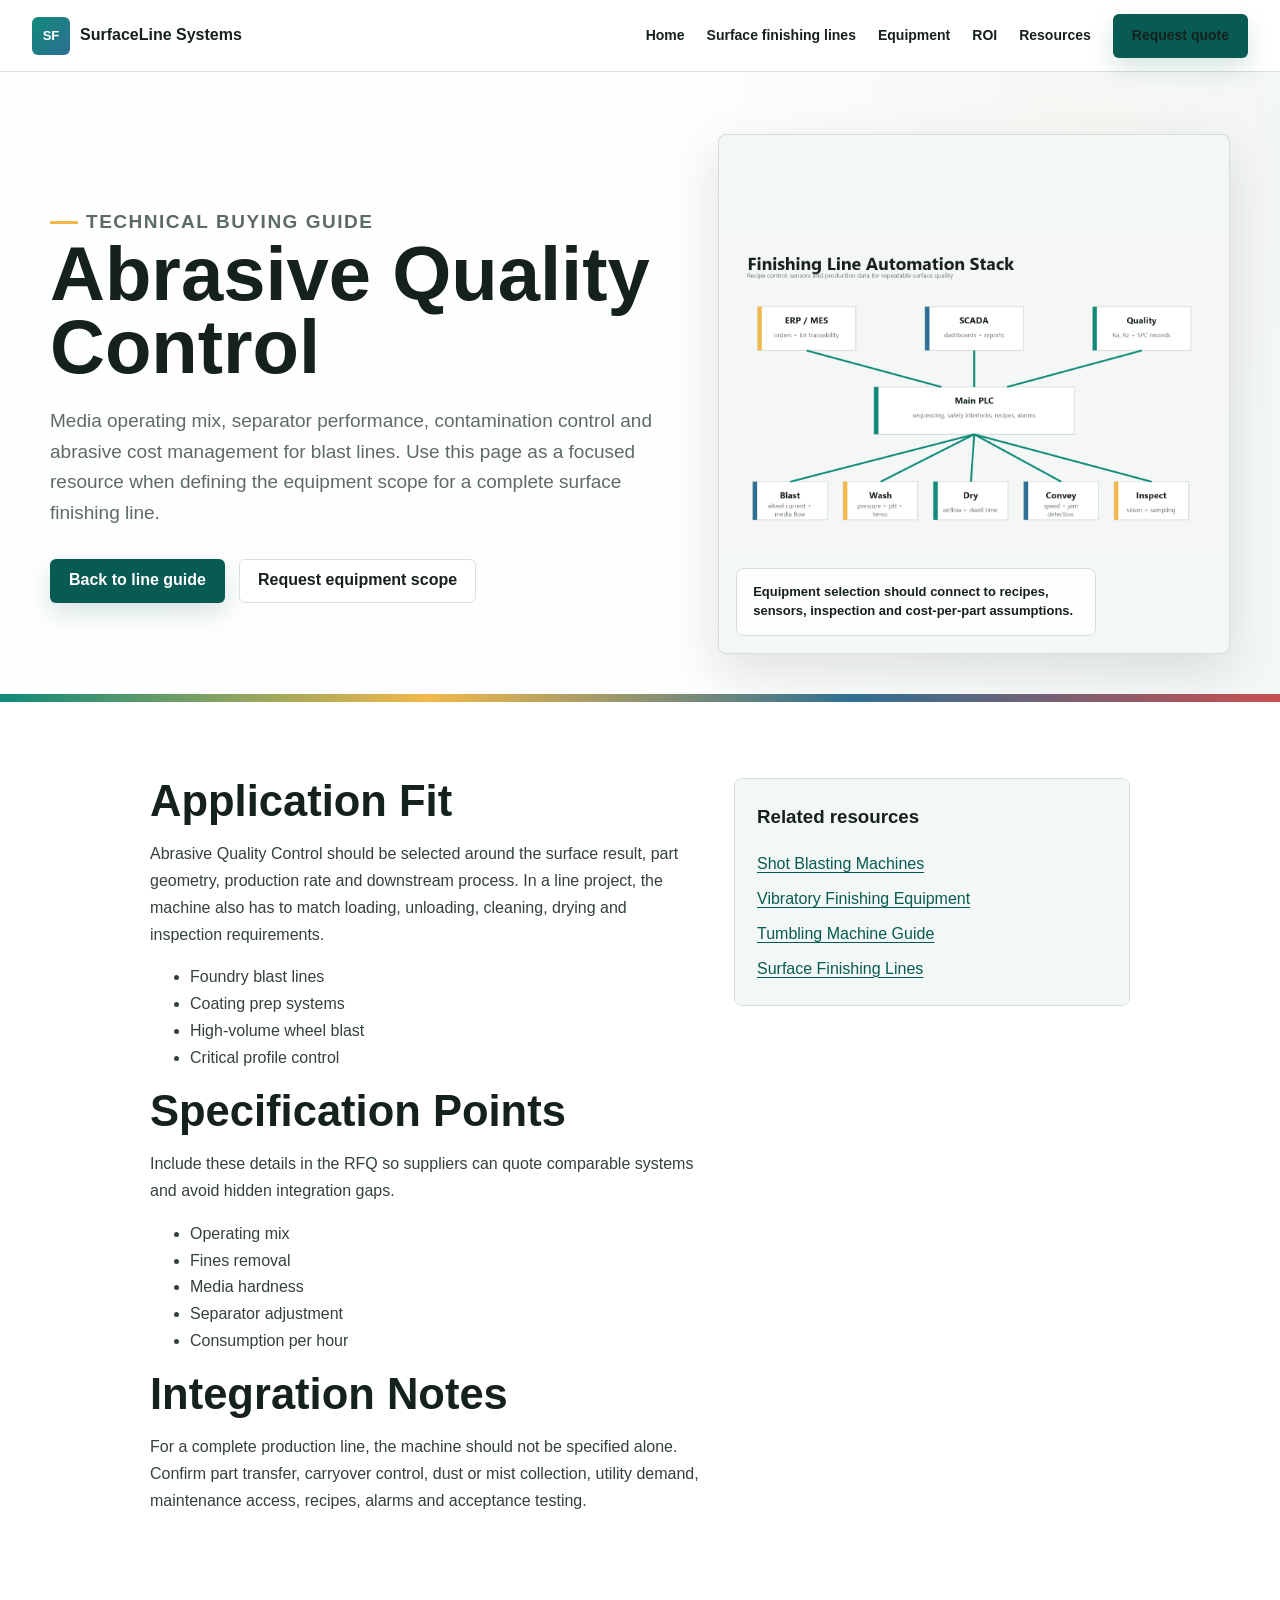
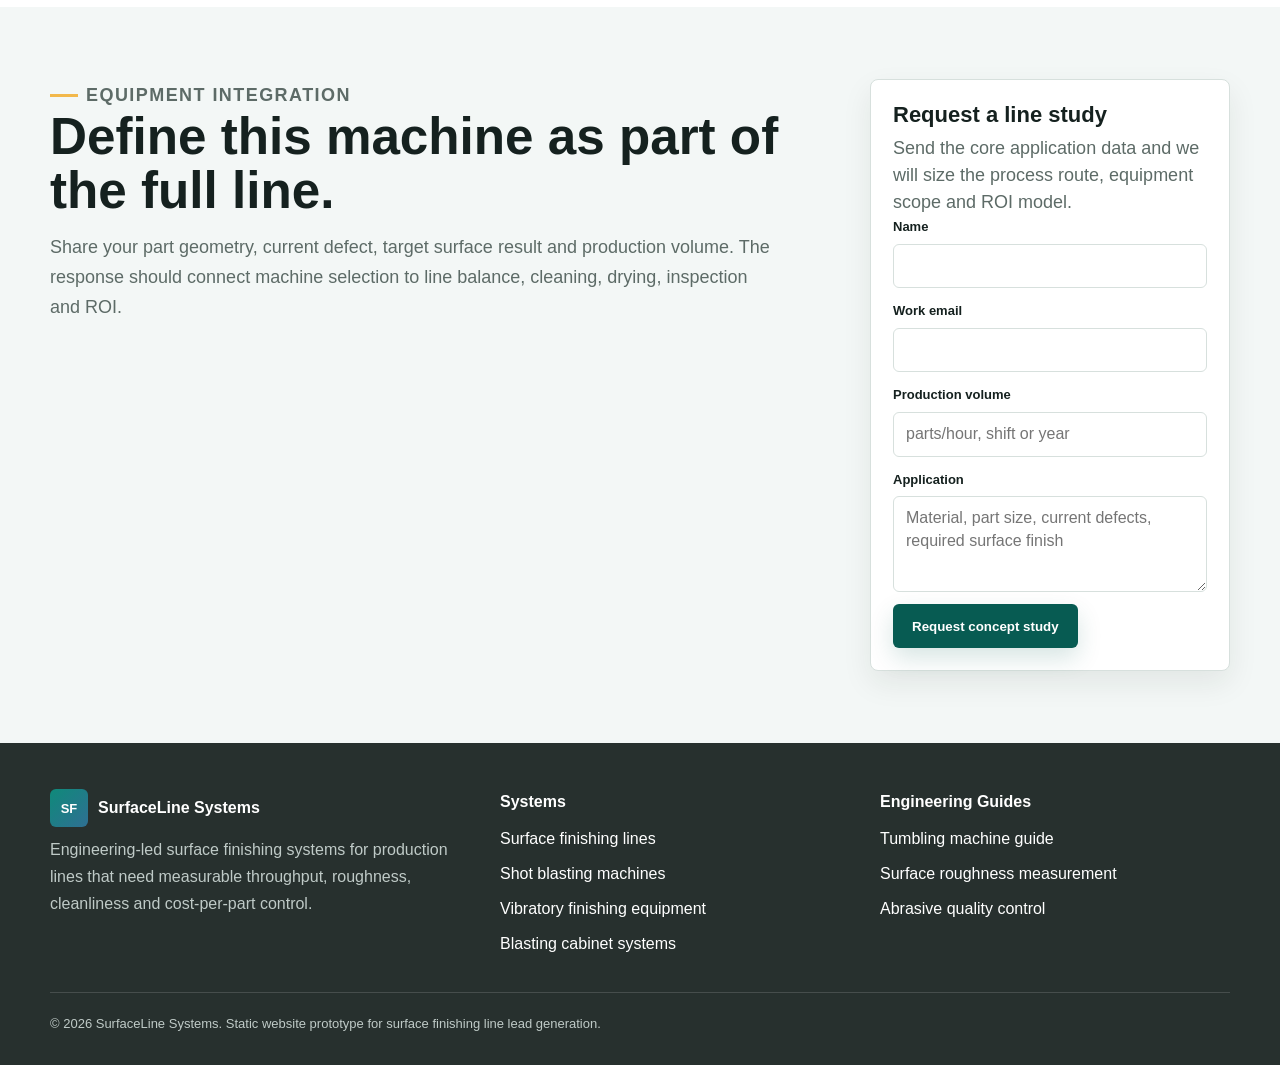
==== abrasive-quality-control/index.html @ 51a9acb6 "Initial surface finishing lines website" ====
<!doctype html>
<html lang="en">
<head>
  <meta charset="utf-8">
  <meta name="viewport" content="width=device-width, initial-scale=1">
  <title>Abrasive Quality Control | Surface Finishing Equipment Guide</title>
  <meta name="description" content="Media operating mix, separator performance, contamination control and abrasive cost management for blast lines.">
  <link rel="canonical" href="https://www.example.com/abrasive-quality-control/">
  <link rel="stylesheet" href="/assets/styles.css">
  <meta property="og:title" content="Abrasive Quality Control | Surface Finishing Equipment Guide">
  <meta property="og:description" content="Media operating mix, separator performance, contamination control and abrasive cost management for blast lines.">
  <meta property="og:type" content="website">
  <meta property="og:image" content="https://www.example.com/assets/surface-line-visual.png">
  <script type="application/ld+json">{"@context":"https://schema.org","@type":"WebPage","name":"Abrasive Quality Control | Surface Finishing Equipment Guide","description":"Media operating mix, separator performance, contamination control and abrasive cost management for blast lines.","url":"https://www.example.com/abrasive-quality-control/","publisher":{"@type":"Organization","name":"SurfaceLine Systems"}}</script>
</head>
<body>
  <header class="site-header">
    <a class="brand" href="/"><span class="brand-mark">SF</span><span>SurfaceLine Systems</span></a>
    <button class="nav-toggle" aria-controls="site-nav" aria-expanded="false" aria-label="Open navigation">☰</button>
    <nav class="site-nav" id="site-nav">
      <a class="" href="/">Home</a>
      <a class="" href="/surface-finishing-lines/">Surface finishing lines</a>
      <a href="/surface-finishing-lines/#key-equipment-in-finishing-lines">Equipment</a>
      <a href="/surface-finishing-lines/#roi-and-cost-analysis">ROI</a>
      <a href="/#resources">Resources</a>
      <a class="nav-cta" href="#contact">Request quote</a>
    </nav>
  </header>
  <main>
    <section class="hero resource-hero">
      <div class="hero-copy">
        <p class="eyebrow">Technical buying guide</p>
        <h1>Abrasive Quality Control</h1>
        <p>Media operating mix, separator performance, contamination control and abrasive cost management for blast lines. Use this page as a focused resource when defining the equipment scope for a complete surface finishing line.</p>
        <div class="hero-actions">
          <a class="button" href="/surface-finishing-lines/">Back to line guide</a>
          <a class="button-secondary" href="#contact">Request equipment scope</a>
        </div>
      </div>
      <div class="hero-media">
        <img src="/assets/process-control-visual.png" alt="Surface finishing automation and process control architecture">
        <div class="media-label">Equipment selection should connect to recipes, sensors, inspection and cost-per-part assumptions.</div>
      </div>
    </section>
    <section class="resource-main">
      <div class="split">
        <div>
          <h2>Application Fit</h2>
          <p>Abrasive Quality Control should be selected around the surface result, part geometry, production rate and downstream process. In a line project, the machine also has to match loading, unloading, cleaning, drying and inspection requirements.</p>
          <ul><li>Foundry blast lines</li><li>Coating prep systems</li><li>High-volume wheel blast</li><li>Critical profile control</li></ul>
          <h2>Specification Points</h2>
          <p>Include these details in the RFQ so suppliers can quote comparable systems and avoid hidden integration gaps.</p>
          <ul><li>Operating mix</li><li>Fines removal</li><li>Media hardness</li><li>Separator adjustment</li><li>Consumption per hour</li></ul>
          <h2>Integration Notes</h2>
          <p>For a complete production line, the machine should not be specified alone. Confirm part transfer, carryover control, dust or mist collection, utility demand, maintenance access, recipes, alarms and acceptance testing.</p>
        </div>
        <aside class="mini-specs">
          <h3>Related resources</h3>
          <div class="footer-links"><a href="/shot-blasting-machines/">Shot Blasting Machines</a><a href="/vibratory-finishing-equipment/">Vibratory Finishing Equipment</a><a href="/tumbling-machine-guide/">Tumbling Machine Guide</a><a href="/surface-finishing-lines/">Surface Finishing Lines</a></div>
        </aside>
      </div>
    </section>
    <section class="cta-band" id="contact">
      <div class="cta-inner">
        <div>
          <p class="eyebrow">Equipment integration</p>
          <h2>Define this machine as part of the full line.</h2>
          <p>Share your part geometry, current defect, target surface result and production volume. The response should connect machine selection to line balance, cleaning, drying, inspection and ROI.</p>
        </div>
        <form class="lead-form" data-lead-form>
    <h3>Request a line study</h3>
    <p>Send the core application data and we will size the process route, equipment scope and ROI model.</p>
    <div class="field"><label for="lead-name">Name</label><input id="lead-name" name="name" autocomplete="name" required></div>
    <div class="field"><label for="lead-email">Work email</label><input id="lead-email" type="email" name="email" autocomplete="email" required></div>
    <div class="field"><label for="lead-volume">Production volume</label><input id="lead-volume" name="volume" placeholder="parts/hour, shift or year"></div>
    <div class="field"><label for="lead-process">Application</label><textarea id="lead-process" name="application" placeholder="Material, part size, current defects, required surface finish"></textarea></div>
    <button class="button" type="submit">Request concept study</button>
    <div class="form-note" role="status" aria-live="polite"></div>
  </form>
      </div>
    </section></main>
  <footer class="site-footer">
    <div class="footer-inner">
      <div>
        <a class="brand" href="/"><span class="brand-mark">SF</span><span>SurfaceLine Systems</span></a>
        <p>Engineering-led surface finishing systems for production lines that need measurable throughput, roughness, cleanliness and cost-per-part control.</p>
      </div>
      <div>
        <div class="footer-title">Systems</div>
        <div class="footer-links">
          <a href="/surface-finishing-lines/">Surface finishing lines</a>
          <a href="/shot-blasting-machines/">Shot blasting machines</a>
          <a href="/vibratory-finishing-equipment/">Vibratory finishing equipment</a>
          <a href="/blasting-cabinet-systems/">Blasting cabinet systems</a>
        </div>
      </div>
      <div>
        <div class="footer-title">Engineering Guides</div>
        <div class="footer-links">
          <a href="/tumbling-machine-guide/">Tumbling machine guide</a>
          <a href="/surface-roughness-measurement/">Surface roughness measurement</a>
          <a href="/abrasive-quality-control/">Abrasive quality control</a>
        </div>
      </div>
    </div>
    <div class="legal">© 2026 SurfaceLine Systems. Static website prototype for surface finishing line lead generation.</div>
  </footer>
  <script src="/assets/app.js"></script>
</body>
</html>
---- assets/styles.css ----
:root {
  --ink: #15211f;
  --muted: #5d6b67;
  --line: #d7e0dd;
  --paper: #ffffff;
  --mist: #f3f7f6;
  --steel: #e7ecea;
  --teal: #0f8a7a;
  --teal-dark: #075b52;
  --blue: #2f6f93;
  --yellow: #f2b84b;
  --red: #c94f4f;
  --graphite: #27302e;
  --shadow: 0 18px 50px rgba(21, 33, 31, 0.12);
  --radius: 8px;
  --max: 1180px;
}

* {
  box-sizing: border-box;
}

html {
  scroll-behavior: smooth;
}

body {
  margin: 0;
  color: var(--ink);
  background: var(--paper);
  font-family: Arial, Helvetica, sans-serif;
  font-size: 16px;
  line-height: 1.68;
}

img {
  display: block;
  max-width: 100%;
}

a {
  color: var(--teal-dark);
  text-decoration-thickness: 0.08em;
  text-underline-offset: 0.2em;
}

a:hover {
  color: var(--blue);
}

.site-header {
  position: sticky;
  top: 0;
  z-index: 50;
  display: flex;
  align-items: center;
  justify-content: space-between;
  gap: 24px;
  min-height: 72px;
  padding: 0 32px;
  background: rgba(255, 255, 255, 0.94);
  border-bottom: 1px solid var(--line);
  backdrop-filter: blur(14px);
}

.brand {
  display: inline-flex;
  align-items: center;
  gap: 10px;
  color: var(--ink);
  font-weight: 800;
  text-decoration: none;
  white-space: nowrap;
}

.brand-mark {
  display: grid;
  place-items: center;
  width: 38px;
  height: 38px;
  color: #fff;
  background: linear-gradient(135deg, var(--teal), var(--blue));
  border-radius: 6px;
  font-size: 13px;
  letter-spacing: 0;
}

.nav-toggle {
  display: none;
  width: 42px;
  height: 42px;
  border: 1px solid var(--line);
  border-radius: 6px;
  background: var(--paper);
  color: var(--ink);
  font-size: 22px;
  cursor: pointer;
}

.site-nav {
  display: flex;
  align-items: center;
  gap: 22px;
}

.site-nav a {
  color: var(--ink);
  font-size: 14px;
  font-weight: 700;
  text-decoration: none;
}

.site-nav a:hover,
.site-nav a.active {
  color: var(--teal-dark);
}

.nav-cta,
.button,
.button-secondary {
  display: inline-flex;
  align-items: center;
  justify-content: center;
  min-height: 44px;
  padding: 0 18px;
  border-radius: 6px;
  font-weight: 800;
  text-decoration: none;
  border: 1px solid transparent;
  cursor: pointer;
}

.nav-cta,
.button {
  color: #fff;
  background: var(--teal-dark);
  box-shadow: 0 10px 24px rgba(7, 91, 82, 0.16);
}

.nav-cta:hover,
.button:hover {
  color: #fff;
  background: var(--teal);
}

.button-secondary {
  color: var(--ink);
  background: var(--paper);
  border-color: var(--line);
}

.button-secondary:hover {
  color: var(--teal-dark);
  border-color: var(--teal);
}

.hero {
  position: relative;
  overflow: hidden;
  width: 100%;
  display: grid;
  grid-template-columns: minmax(0, 1fr) minmax(360px, 0.82fr);
  gap: 44px;
  align-items: center;
  min-height: calc(100vh - 72px);
  padding: 62px max(32px, calc((100vw - var(--max)) / 2)) 48px;
  background:
    linear-gradient(90deg, rgba(255,255,255,0.96) 0%, rgba(255,255,255,0.88) 48%, rgba(243,247,246,0.78) 100%),
    radial-gradient(circle at 82% 20%, rgba(242,184,75,0.18), transparent 28%),
    var(--mist);
}

.hero::after {
  content: "";
  position: absolute;
  inset: auto 0 0;
  height: 8px;
  background: linear-gradient(90deg, var(--teal), var(--yellow), var(--blue), var(--red));
}

.eyebrow {
  display: inline-flex;
  align-items: center;
  gap: 8px;
  margin: 0 0 16px;
  color: var(--teal-dark);
  font-size: 13px;
  font-weight: 800;
  text-transform: uppercase;
  letter-spacing: 0.08em;
}

.eyebrow::before {
  content: "";
  width: 28px;
  height: 3px;
  background: var(--yellow);
}

.hero h1 {
  max-width: 820px;
  margin: 0;
  color: var(--ink);
  font-size: clamp(42px, 6vw, 76px);
  line-height: 0.96;
  letter-spacing: 0;
}

.hero-copy p {
  max-width: 720px;
  margin: 22px 0 0;
  color: var(--muted);
  font-size: 19px;
  line-height: 1.62;
}

.hero-copy,
.hero-copy p,
.hero h1 {
  min-width: 0;
  overflow-wrap: break-word;
}

.hero-actions {
  display: flex;
  flex-wrap: wrap;
  gap: 14px;
  margin-top: 30px;
}

.metric-row {
  display: grid;
  grid-template-columns: repeat(3, minmax(0, 1fr));
  gap: 14px;
  margin-top: 34px;
  max-width: 720px;
}

.metric {
  min-height: 100px;
  padding: 18px;
  background: rgba(255, 255, 255, 0.72);
  border: 1px solid var(--line);
  border-radius: var(--radius);
}

.metric strong {
  display: block;
  color: var(--teal-dark);
  font-size: 27px;
  line-height: 1;
}

.metric span {
  display: block;
  margin-top: 9px;
  color: var(--muted);
  font-size: 13px;
  font-weight: 700;
  line-height: 1.35;
}

.hero-media {
  align-self: stretch;
  min-width: 0;
  min-height: 520px;
  position: relative;
}

.hero-media img {
  width: 100%;
  height: 100%;
  min-height: 520px;
  object-fit: contain;
  background: var(--mist);
  border: 1px solid rgba(21, 33, 31, 0.12);
  border-radius: var(--radius);
  box-shadow: var(--shadow);
}

.media-label {
  position: absolute;
  left: 18px;
  bottom: 18px;
  max-width: 360px;
  padding: 14px 16px;
  color: var(--ink);
  background: rgba(255, 255, 255, 0.9);
  border: 1px solid var(--line);
  border-radius: var(--radius);
  font-size: 13px;
  font-weight: 700;
  line-height: 1.45;
}

.section,
.band,
.article-shell,
.footer-inner {
  width: min(var(--max), calc(100% - 48px));
  margin-inline: auto;
}

.section {
  padding: 82px 0;
}

.band {
  padding: 72px 0;
}

.section-heading {
  max-width: 760px;
  margin-bottom: 34px;
}

.section-heading h2,
.content h2,
.resource-main h2 {
  margin: 0 0 14px;
  color: var(--ink);
  font-size: clamp(28px, 3.4vw, 44px);
  line-height: 1.08;
  letter-spacing: 0;
}

.section-heading p {
  margin: 0;
  color: var(--muted);
  font-size: 18px;
}

.systems-grid,
.industry-grid,
.resource-grid,
.case-grid {
  display: grid;
  grid-template-columns: repeat(3, minmax(0, 1fr));
  gap: 18px;
}

.system-card,
.industry-card,
.resource-card,
.case-card {
  min-height: 210px;
  padding: 24px;
  background: var(--paper);
  border: 1px solid var(--line);
  border-radius: var(--radius);
  box-shadow: 0 10px 28px rgba(21, 33, 31, 0.06);
}

.system-card h3,
.industry-card h3,
.resource-card h3,
.case-card h3 {
  margin: 0 0 10px;
  font-size: 20px;
  line-height: 1.2;
}

.system-card p,
.industry-card p,
.resource-card p,
.case-card p {
  margin: 0 0 16px;
  color: var(--muted);
}

.card-link {
  font-weight: 800;
}

.process-panel {
  display: grid;
  grid-template-columns: minmax(0, 0.9fr) minmax(360px, 1.1fr);
  gap: 36px;
  align-items: center;
  padding: 44px;
  background: var(--graphite);
  color: #fff;
  border-radius: var(--radius);
}

.process-panel h2,
.process-panel p {
  color: #fff;
}

.process-panel p {
  opacity: 0.82;
}

.process-panel img {
  width: 100%;
  border-radius: 6px;
  border: 1px solid rgba(255,255,255,0.16);
}

.signal-list {
  display: grid;
  grid-template-columns: repeat(2, minmax(0, 1fr));
  gap: 12px;
  margin-top: 24px;
}

.signal-list span {
  display: block;
  padding: 12px 14px;
  color: var(--ink);
  background: var(--yellow);
  border-radius: 6px;
  font-size: 13px;
  font-weight: 800;
}

.roi-strip {
  display: grid;
  grid-template-columns: repeat(4, minmax(0, 1fr));
  gap: 0;
  overflow: hidden;
  border: 1px solid var(--line);
  border-radius: var(--radius);
}

.roi-strip div {
  min-height: 160px;
  padding: 24px;
  background: var(--mist);
  border-right: 1px solid var(--line);
}

.roi-strip div:last-child {
  border-right: 0;
}

.roi-strip strong {
  display: block;
  margin-bottom: 12px;
  color: var(--teal-dark);
  font-size: 30px;
  line-height: 1;
}

.roi-strip span {
  color: var(--muted);
  font-weight: 700;
}

.article-hero {
  min-height: 620px;
}

.article-shell {
  display: grid;
  grid-template-columns: 230px minmax(0, 1fr) 300px;
  gap: 32px;
  align-items: start;
  padding: 72px 0;
}

.toc {
  position: sticky;
  top: 96px;
  padding: 18px;
  border: 1px solid var(--line);
  border-radius: var(--radius);
  background: var(--mist);
}

.toc strong {
  display: block;
  margin-bottom: 10px;
  font-size: 13px;
  text-transform: uppercase;
  letter-spacing: 0.08em;
}

.toc a {
  display: block;
  padding: 7px 0;
  color: var(--muted);
  font-size: 13px;
  font-weight: 700;
  text-decoration: none;
  border-top: 1px solid rgba(21, 33, 31, 0.08);
}

.toc a:hover {
  color: var(--teal-dark);
}

.toc a.active {
  color: var(--teal-dark);
}

.content {
  min-width: 0;
}

.content > *:first-child {
  margin-top: 0;
}

.content h2 {
  padding-top: 26px;
  margin-top: 46px;
  border-top: 1px solid var(--line);
}

.content h3 {
  margin: 34px 0 12px;
  color: var(--ink);
  font-size: 24px;
  line-height: 1.2;
}

.content p,
.content li {
  color: #33413d;
}

.content p {
  margin: 0 0 18px;
}

.content ul,
.content ol {
  padding-left: 22px;
  margin: 0 0 22px;
}

.content li + li {
  margin-top: 8px;
}

.content code {
  padding: 0.14em 0.35em;
  background: var(--mist);
  border: 1px solid var(--line);
  border-radius: 4px;
  font-size: 0.92em;
}

.content pre {
  overflow: auto;
  padding: 18px;
  color: #f6fffd;
  background: var(--graphite);
  border-radius: var(--radius);
}

.table-scroll {
  overflow-x: auto;
  margin: 24px 0 32px;
  border: 1px solid var(--line);
  border-radius: var(--radius);
}

table {
  width: 100%;
  border-collapse: collapse;
  min-width: 720px;
  background: var(--paper);
}

th,
td {
  padding: 14px 16px;
  text-align: left;
  vertical-align: top;
  border-bottom: 1px solid var(--line);
}

th {
  color: var(--ink);
  background: var(--mist);
  font-size: 13px;
  text-transform: uppercase;
  letter-spacing: 0.04em;
}

tr:last-child td {
  border-bottom: 0;
}

.lead-aside {
  position: sticky;
  top: 96px;
}

.lead-form {
  padding: 22px;
  background: var(--paper);
  border: 1px solid var(--line);
  border-radius: var(--radius);
  box-shadow: 0 12px 30px rgba(21, 33, 31, 0.08);
}

.lead-form h2,
.lead-form h3 {
  margin: 0 0 8px;
  font-size: 22px;
  line-height: 1.15;
}

.lead-form p {
  margin: 0 0 16px;
  color: var(--muted);
  font-size: 14px;
  line-height: 1.5;
}

.field {
  display: grid;
  gap: 6px;
  margin-bottom: 12px;
}

.field label {
  color: var(--ink);
  font-size: 13px;
  font-weight: 800;
}

.field input,
.field textarea,
.field select {
  width: 100%;
  min-height: 42px;
  padding: 10px 12px;
  color: var(--ink);
  background: #fff;
  border: 1px solid var(--line);
  border-radius: 6px;
  font: inherit;
  line-height: 1.4;
}

.field textarea {
  min-height: 96px;
  resize: vertical;
}

.field input:focus,
.field textarea:focus,
.field select:focus,
.nav-toggle:focus,
.button:focus,
.button-secondary:focus {
  outline: 3px solid rgba(15, 138, 122, 0.22);
  outline-offset: 2px;
  border-color: var(--teal);
}

.form-note {
  display: none;
  margin-top: 12px;
  padding: 12px;
  color: var(--teal-dark);
  background: #e8f5f2;
  border: 1px solid #b9ded7;
  border-radius: 6px;
  font-size: 13px;
  font-weight: 800;
}

.form-note.visible {
  display: block;
}

.diagram-shell {
  margin: 30px 0 34px;
  padding: 22px;
  background: var(--mist);
  border: 1px solid var(--line);
  border-radius: var(--radius);
}

.diagram-title {
  margin-bottom: 16px;
  color: var(--ink);
  font-size: 13px;
  font-weight: 900;
  text-transform: uppercase;
  letter-spacing: 0.08em;
}

.flow-strip {
  display: grid;
  grid-template-columns: repeat(8, minmax(120px, 1fr));
  gap: 12px;
  overflow-x: auto;
  padding-bottom: 2px;
}

.flow-node,
.auto-node,
.config-node {
  position: relative;
  min-height: 88px;
  padding: 14px;
  background: var(--paper);
  border: 1px solid var(--line);
  border-left: 5px solid var(--teal);
  border-radius: 6px;
  font-weight: 800;
  line-height: 1.35;
}

.flow-node:not(:last-child)::after {
  content: ">";
  position: absolute;
  right: -13px;
  top: 50%;
  transform: translateY(-50%);
  color: var(--blue);
  font-weight: 900;
}

.flow-node small,
.auto-node small,
.config-node small {
  display: block;
  margin-top: 7px;
  color: var(--muted);
  font-size: 12px;
  font-weight: 700;
}

.automation-map {
  display: grid;
  grid-template-columns: 1fr;
  gap: 12px;
}

.automation-row {
  display: grid;
  grid-template-columns: repeat(4, minmax(0, 1fr));
  gap: 12px;
}

.automation-row.top {
  grid-template-columns: 1fr 1fr;
}

.auto-node.primary {
  border-left-color: var(--yellow);
}

.auto-node.control {
  border-left-color: var(--blue);
}

.config-map {
  display: grid;
  grid-template-columns: repeat(3, minmax(0, 1fr));
  gap: 14px;
}

.config-node {
  border-left-color: var(--red);
}

.cta-band {
  padding: 72px 0;
  background: var(--mist);
}

.cta-inner {
  display: grid;
  grid-template-columns: minmax(0, 1fr) 360px;
  gap: 36px;
  align-items: start;
  width: min(var(--max), calc(100% - 48px));
  margin-inline: auto;
}

.cta-inner h2 {
  margin: 0 0 14px;
  font-size: clamp(30px, 4vw, 52px);
  line-height: 1.05;
}

.cta-inner p {
  max-width: 720px;
  margin: 0;
  color: var(--muted);
  font-size: 18px;
}

.resource-hero {
  min-height: 520px;
}

.resource-main {
  width: min(980px, calc(100% - 48px));
  margin-inline: auto;
  padding: 76px 0;
}

.resource-main p,
.resource-main li {
  color: #33413d;
}

.split {
  display: grid;
  grid-template-columns: minmax(0, 1fr) minmax(300px, 0.72fr);
  gap: 34px;
  align-items: start;
}

.mini-specs {
  padding: 22px;
  background: var(--mist);
  border: 1px solid var(--line);
  border-radius: var(--radius);
}

.mini-specs h3 {
  margin-top: 0;
}

.site-footer {
  padding: 46px 0 30px;
  color: #dce7e4;
  background: var(--graphite);
}

.footer-inner {
  display: grid;
  grid-template-columns: 1.2fr 1fr 1fr;
  gap: 30px;
}

.site-footer a {
  color: #fff;
  text-decoration: none;
}

.site-footer p {
  margin: 10px 0 0;
  color: #bfcac7;
}

.footer-links {
  display: grid;
  gap: 8px;
}

.footer-title {
  margin-bottom: 10px;
  color: #fff;
  font-weight: 900;
}

.legal {
  width: min(var(--max), calc(100% - 48px));
  margin: 34px auto 0;
  padding-top: 20px;
  color: #bfcac7;
  border-top: 1px solid rgba(255,255,255,0.14);
  font-size: 13px;
}

@media (max-width: 1080px) {
  .hero,
  .process-panel,
  .cta-inner,
  .split {
    grid-template-columns: 1fr;
  }

  .hero {
    min-height: auto;
  }

  .hero-media,
  .hero-media img {
    min-height: 360px;
  }

  .article-shell {
    grid-template-columns: 1fr;
  }

  .toc,
  .lead-aside {
    position: static;
  }

  .toc {
    display: none;
  }

  .systems-grid,
  .industry-grid,
  .resource-grid,
  .case-grid {
    grid-template-columns: repeat(2, minmax(0, 1fr));
  }

  .roi-strip {
    grid-template-columns: repeat(2, minmax(0, 1fr));
  }

  .roi-strip div:nth-child(2) {
    border-right: 0;
  }

  .footer-inner {
    grid-template-columns: 1fr 1fr;
  }
}

@media (max-width: 900px) {
  .site-header {
    min-height: 64px;
    padding: 0 18px;
  }

  .nav-toggle {
    display: grid;
    place-items: center;
  }

  .site-nav {
    position: absolute;
    inset: 64px 16px auto;
    display: none;
    flex-direction: column;
    align-items: stretch;
    gap: 0;
    padding: 12px;
    background: var(--paper);
    border: 1px solid var(--line);
    border-radius: var(--radius);
    box-shadow: var(--shadow);
  }

  .site-nav.open {
    display: flex;
  }

  .site-nav a {
    padding: 11px 10px;
  }

  .nav-cta {
    margin-top: 6px;
  }

  .hero {
    padding: 42px 24px 36px;
  }

  .hero h1 {
    font-size: 42px;
  }

  .hero-copy p {
    font-size: 17px;
  }

  .metric-row,
  .systems-grid,
  .industry-grid,
  .resource-grid,
  .case-grid,
  .signal-list,
  .config-map,
  .automation-row,
  .automation-row.top,
  .roi-strip,
  .footer-inner {
    grid-template-columns: 1fr;
  }

  .roi-strip div,
  .roi-strip div:nth-child(2) {
    border-right: 0;
    border-bottom: 1px solid var(--line);
  }

  .roi-strip div:last-child {
    border-bottom: 0;
  }

  .section,
  .band,
  .article-shell,
  .resource-main {
    width: min(100% - 32px, var(--max));
    padding: 54px 0;
  }

  .process-panel {
    padding: 24px;
  }

  .content h2 {
    font-size: 30px;
  }

  .flow-strip {
    grid-template-columns: 1fr;
  }

  .flow-node:not(:last-child)::after {
    content: "v";
    right: 50%;
    top: auto;
    bottom: -19px;
    transform: translateX(50%);
  }

  table {
    min-width: 640px;
  }
}
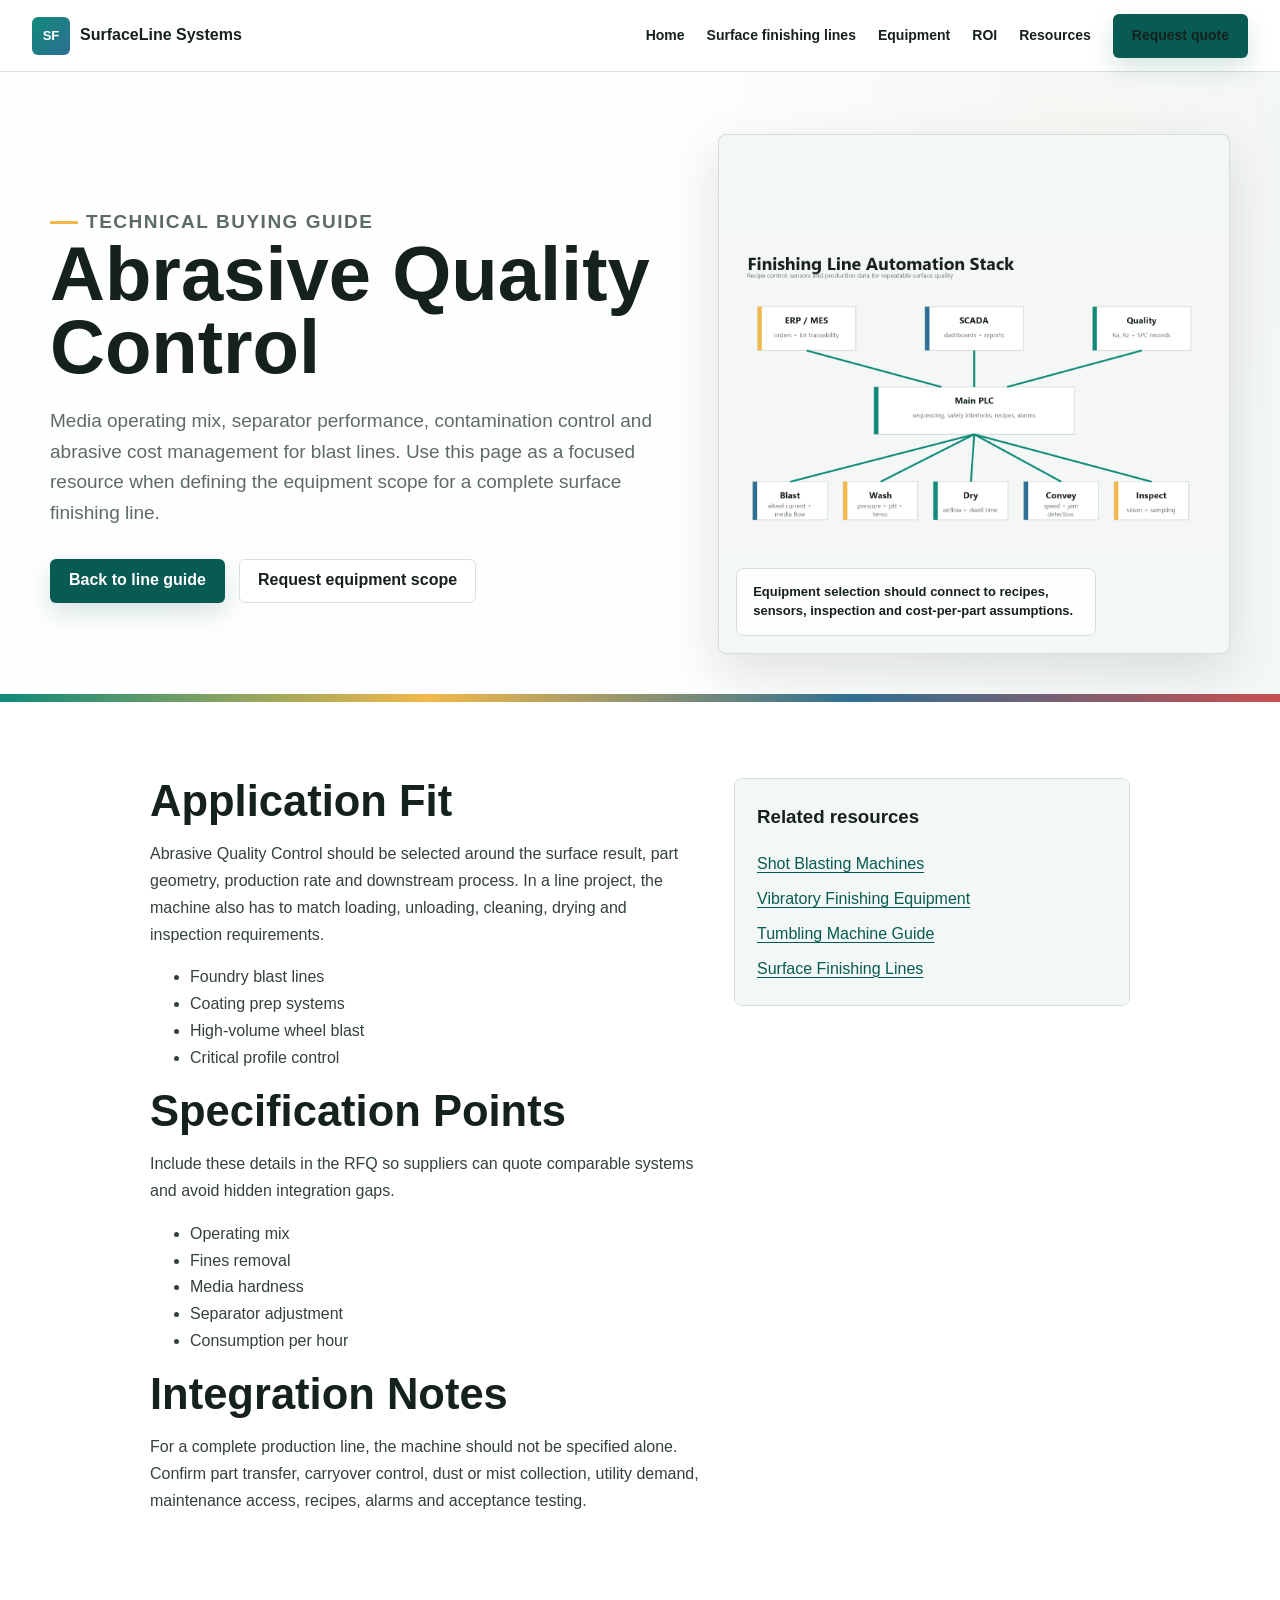
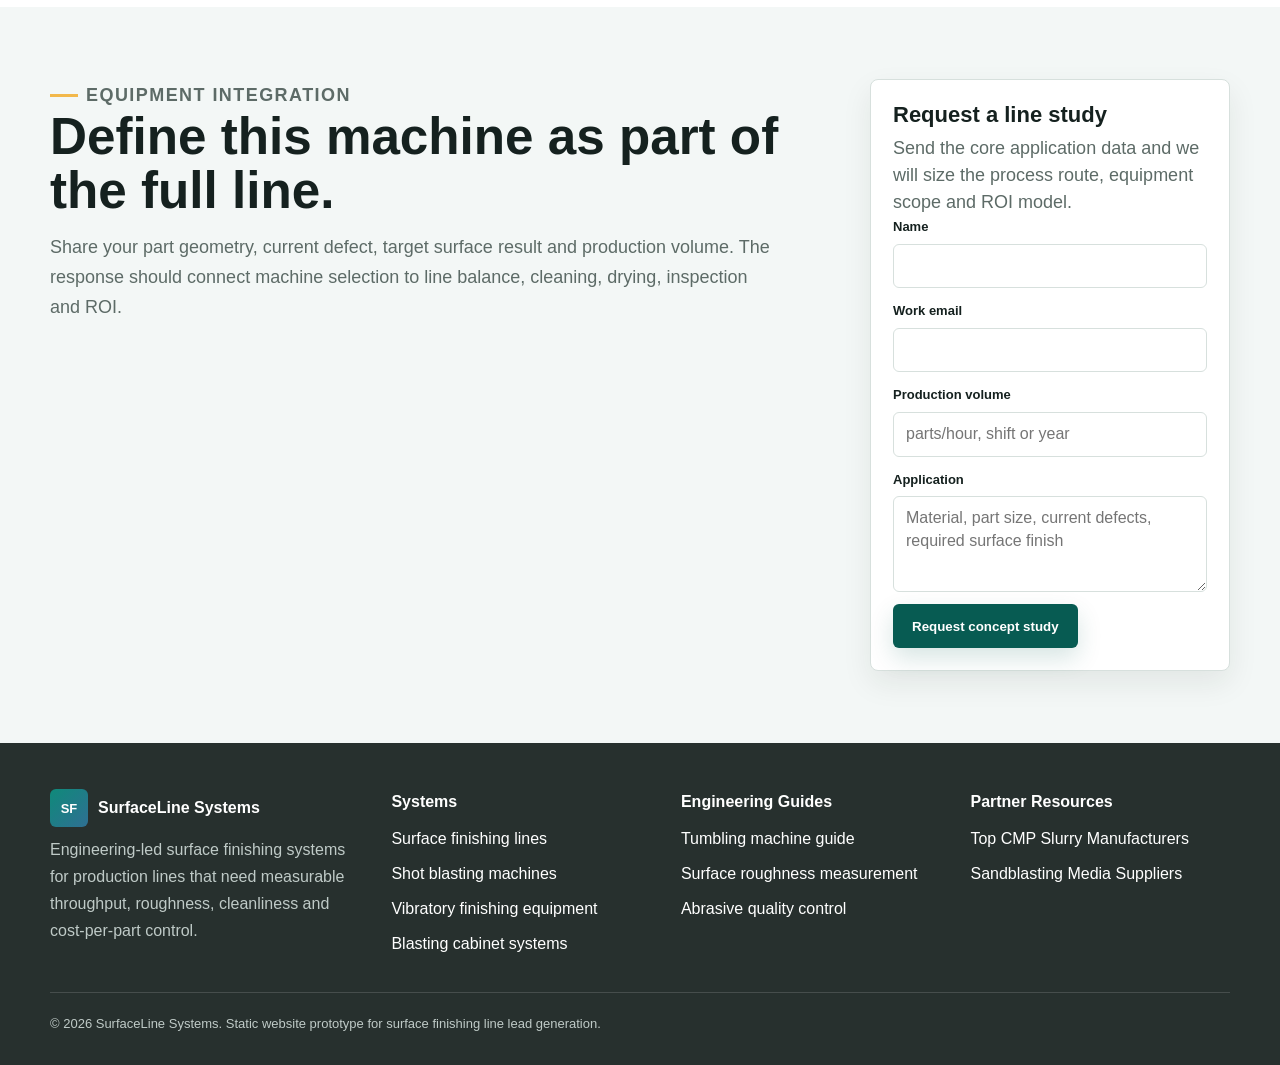
==== commit 8afea62b: "Add footer partner resource links" ====
--- a/abrasive-quality-control/index.html
+++ b/abrasive-quality-control/index.html
@@ -5,13 +5,13 @@
   <meta name="viewport" content="width=device-width, initial-scale=1">
   <title>Abrasive Quality Control | Surface Finishing Equipment Guide</title>
   <meta name="description" content="Media operating mix, separator performance, contamination control and abrasive cost management for blast lines.">
-  <link rel="canonical" href="https://www.example.com/abrasive-quality-control/">
+  <link rel="canonical" href="https://surface-finishing-lines.vercel.app/abrasive-quality-control/">
   <link rel="stylesheet" href="/assets/styles.css">
   <meta property="og:title" content="Abrasive Quality Control | Surface Finishing Equipment Guide">
   <meta property="og:description" content="Media operating mix, separator performance, contamination control and abrasive cost management for blast lines.">
   <meta property="og:type" content="website">
-  <meta property="og:image" content="https://www.example.com/assets/surface-line-visual.png">
-  <script type="application/ld+json">{"@context":"https://schema.org","@type":"WebPage","name":"Abrasive Quality Control | Surface Finishing Equipment Guide","description":"Media operating mix, separator performance, contamination control and abrasive cost management for blast lines.","url":"https://www.example.com/abrasive-quality-control/","publisher":{"@type":"Organization","name":"SurfaceLine Systems"}}</script>
+  <meta property="og:image" content="https://surface-finishing-lines.vercel.app/assets/surface-line-visual.png">
+  <script type="application/ld+json">{"@context":"https://schema.org","@type":"WebPage","name":"Abrasive Quality Control | Surface Finishing Equipment Guide","description":"Media operating mix, separator performance, contamination control and abrasive cost management for blast lines.","url":"https://surface-finishing-lines.vercel.app/abrasive-quality-control/","publisher":{"@type":"Organization","name":"SurfaceLine Systems"}}</script>
 </head>
 <body>
   <header class="site-header">
@@ -102,6 +102,13 @@
           <a href="/abrasive-quality-control/">Abrasive quality control</a>
         </div>
       </div>
+      <div>
+        <div class="footer-title">Partner Resources</div>
+        <div class="footer-links">
+          <a href="https://jeez-semicon.com/blog/top-cmp-slurry-manufacturers-global-supplier-guide-2026/" target="_blank" rel="noopener">Top CMP Slurry Manufacturers</a>
+          <a href="https://hlh-js.com/resource/blog/sandblasting-media-suppliers-the-industrial-buyers-complete-guide/" target="_blank" rel="noopener">Sandblasting Media Suppliers</a>
+        </div>
+      </div>
     </div>
     <div class="legal">© 2026 SurfaceLine Systems. Static website prototype for surface finishing line lead generation.</div>
   </footer>
--- a/assets/styles.css
+++ b/assets/styles.css
@@ -831,7 +831,7 @@
 
 .footer-inner {
   display: grid;
-  grid-template-columns: 1.2fr 1fr 1fr;
+  grid-template-columns: 1.2fr 1fr 1fr 1fr;
   gap: 30px;
 }
 
